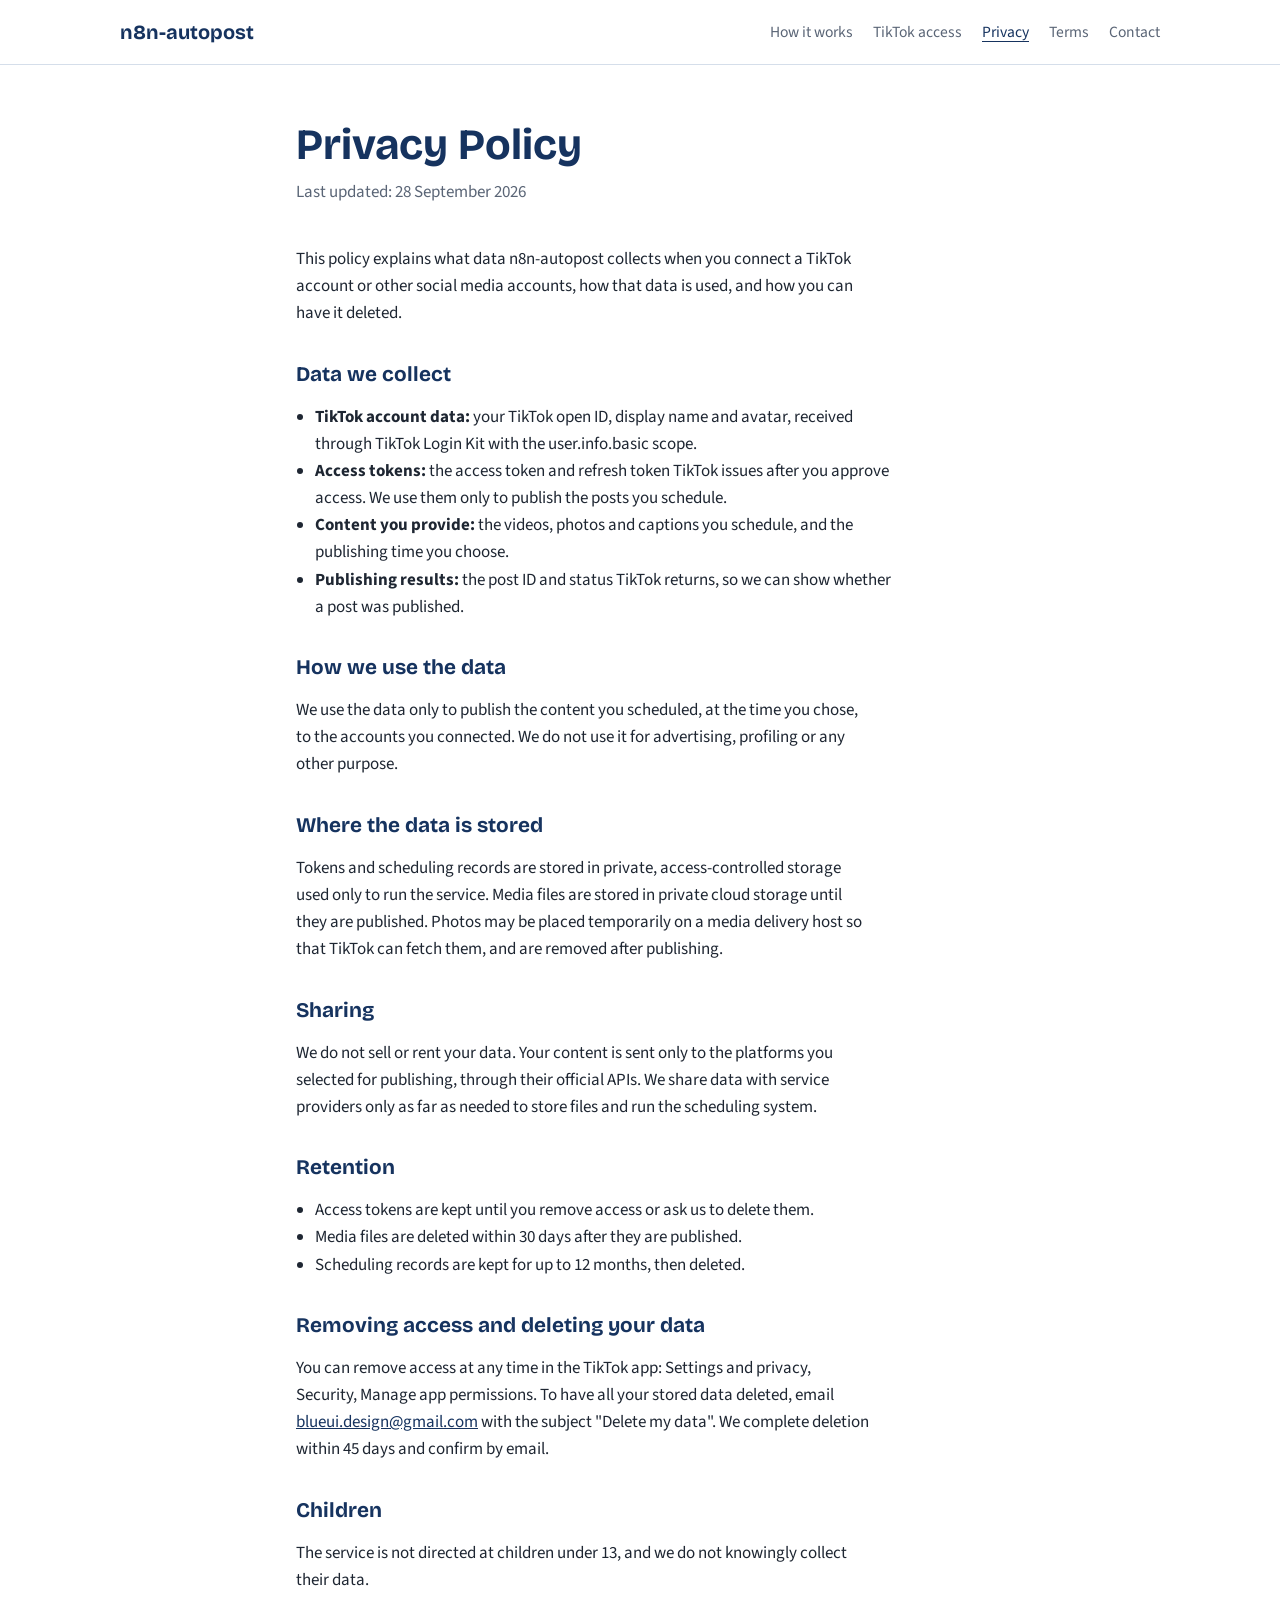
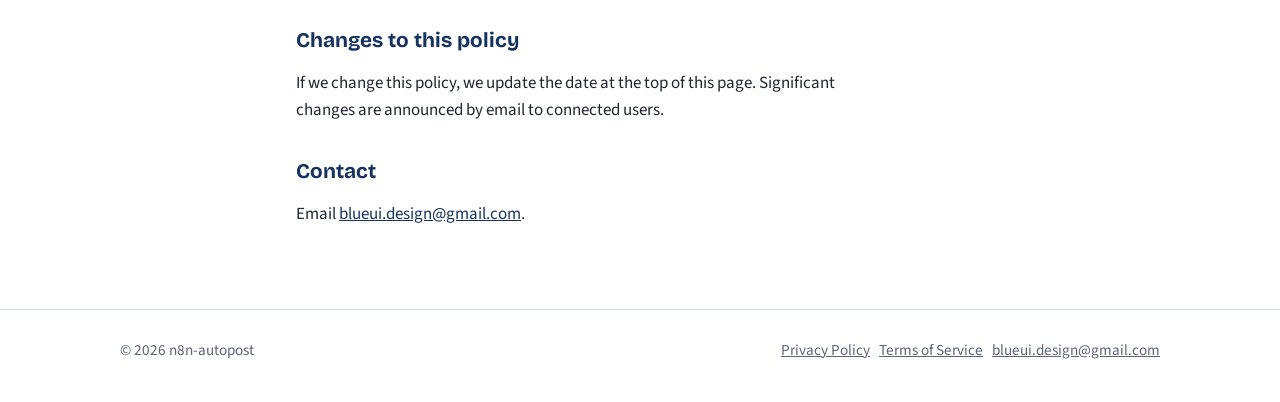
==== privacy.html @ c17808a0 "Add files via upload" ====
<!doctype html>
<html lang="en"><head>
<meta charset="utf-8"><meta name="viewport" content="width=device-width, initial-scale=1">
<link rel="preconnect" href="https://fonts.googleapis.com"><link rel="preconnect" href="https://fonts.gstatic.com" crossorigin>
<link href="https://fonts.googleapis.com/css2?family=Bricolage+Grotesque:wght@600;700&family=Source+Sans+3:wght@400;600&display=swap" rel="stylesheet">
<link rel="stylesheet" href="style.css">
<title>Privacy Policy · n8n-autopost</title>
</head><body>
<header class="top"><div class="wrap">
<a class="brand" href="./">n8n-autopost</a>
<nav class="nav" aria-label="Main">
<a href="./#how">How it works</a><a href="./#tiktok">TikTok access</a><a href="privacy.html" aria-current="page">Privacy</a><a href="terms.html">Terms</a><a href="./#contact">Contact</a>
</nav></div></header>
<main class="doc"><div class="wrap">
<h1>Privacy Policy</h1>
<p class="updated">Last updated: 28 September 2026</p>

<p>This policy explains what data n8n-autopost collects when you connect a TikTok account or other social media accounts, how that data is used, and how you can have it deleted.</p>

<h2>Data we collect</h2>
<ul>
  <li><strong>TikTok account data:</strong> your TikTok open ID, display name and avatar, received through TikTok Login Kit with the user.info.basic scope.</li>
  <li><strong>Access tokens:</strong> the access token and refresh token TikTok issues after you approve access. We use them only to publish the posts you schedule.</li>
  <li><strong>Content you provide:</strong> the videos, photos and captions you schedule, and the publishing time you choose.</li>
  <li><strong>Publishing results:</strong> the post ID and status TikTok returns, so we can show whether a post was published.</li>
</ul>

<h2>How we use the data</h2>
<p>We use the data only to publish the content you scheduled, at the time you chose, to the accounts you connected. We do not use it for advertising, profiling or any other purpose.</p>

<h2>Where the data is stored</h2>
<p>Tokens and scheduling records are stored in private, access-controlled storage used only to run the service. Media files are stored in private cloud storage until they are published. Photos may be placed temporarily on a media delivery host so that TikTok can fetch them, and are removed after publishing.</p>

<h2>Sharing</h2>
<p>We do not sell or rent your data. Your content is sent only to the platforms you selected for publishing, through their official APIs. We share data with service providers only as far as needed to store files and run the scheduling system.</p>

<h2>Retention</h2>
<ul>
  <li>Access tokens are kept until you remove access or ask us to delete them.</li>
  <li>Media files are deleted within 30 days after they are published.</li>
  <li>Scheduling records are kept for up to 12 months, then deleted.</li>
</ul>

<h2>Removing access and deleting your data</h2>
<p>You can remove access at any time in the TikTok app: Settings and privacy, Security, Manage app permissions. To have all your stored data deleted, email <a href="mailto:blueui.design@gmail.com">blueui.design@gmail.com</a> with the subject "Delete my data". We complete deletion within 45 days and confirm by email.</p>

<h2>Children</h2>
<p>The service is not directed at children under 13, and we do not knowingly collect their data.</p>

<h2>Changes to this policy</h2>
<p>If we change this policy, we update the date at the top of this page. Significant changes are announced by email to connected users.</p>

<h2>Contact</h2>
<p>Email <a href="mailto:blueui.design@gmail.com">blueui.design@gmail.com</a>.</p>
</div></main>
<footer><div class="wrap">
<span>© 2026 n8n-autopost</span>
<span><a href="privacy.html">Privacy Policy</a> &nbsp; <a href="terms.html">Terms of Service</a> &nbsp; <a href="mailto:blueui.design@gmail.com">blueui.design@gmail.com</a></span>
</div></footer>
</body></html>
---- style.css ----
:root{
  --ink:#16335F;      /* xanh muc: tieu de, nut */
  --sky:#E9F0FA;      /* xanh nhat: nen khoi */
  --paper:#FFFFFF;
  --text:#1E2632;
  --muted:#5A6576;
  --line:#D5DEEA;
  --mark:#F2BE3A;     /* vang: danh dau "da len lich" */
  --max:68rem;
}
*{box-sizing:border-box}
html{-webkit-text-size-adjust:100%}
body{margin:0;background:var(--paper);color:var(--text);
  font-family:"Source Sans 3",system-ui,-apple-system,"Segoe UI",Roboto,sans-serif;
  font-size:1.0625rem;line-height:1.6}
a{color:var(--ink)}
a:focus-visible,button:focus-visible{outline:3px solid var(--mark);outline-offset:2px;border-radius:2px}
h1,h2,h3{font-family:"Bricolage Grotesque","Source Sans 3",system-ui,sans-serif;color:var(--ink);line-height:1.15;margin:0}
.wrap{max-width:var(--max);margin:0 auto;padding:0 1.5rem}

/* Dau trang */
.top{border-bottom:1px solid var(--line)}
.top .wrap{display:flex;align-items:center;justify-content:space-between;gap:1rem;padding-top:1rem;padding-bottom:1rem;flex-wrap:wrap}
.brand{font-family:"Bricolage Grotesque",sans-serif;font-weight:700;font-size:1.25rem;color:var(--ink);text-decoration:none}
.nav{display:flex;gap:1.25rem;flex-wrap:wrap}
.nav a{text-decoration:none;color:var(--muted);font-size:.975rem}
.nav a:hover,.nav a[aria-current="page"]{color:var(--ink);text-decoration:underline;text-underline-offset:4px}

/* Hero */
.hero .wrap{display:grid;grid-template-columns:1.1fr .9fr;gap:3rem;align-items:center;padding-top:4.5rem;padding-bottom:4.5rem}
.hero h1{font-size:clamp(2.2rem,5vw,3.4rem);font-weight:700;letter-spacing:-.01em;max-width:16ch}
.hero p{color:var(--muted);font-size:1.15rem;max-width:36rem;margin:1.25rem 0 0}
.btn{display:inline-block;margin-top:2rem;background:var(--ink);color:#fff;text-decoration:none;
  padding:.8rem 1.35rem;border-radius:6px;font-weight:600}
.btn:hover{background:#0F2647}

/* Lich dang: phan dang nho cua trang */
.day{background:var(--sky);border-radius:14px;padding:1.5rem 1.5rem 1.25rem}
.day-head{display:flex;justify-content:space-between;align-items:baseline;margin-bottom:1rem}
.day-head strong{font-family:"Bricolage Grotesque",sans-serif;color:var(--ink);font-size:1.1rem}
.day-head span{color:var(--muted);font-size:.95rem}
.slot{display:grid;grid-template-columns:4.2rem 1fr;gap:1rem;padding:.85rem 0;border-top:1px solid var(--line)}
.slot time{font-family:"Bricolage Grotesque",sans-serif;font-size:1.35rem;font-weight:600;color:var(--ink)}
.slot .what{font-weight:600}
.slot .state{color:var(--muted);font-size:.95rem}
.slot.next .state::before{content:"";display:inline-block;width:.6rem;height:.6rem;border-radius:50%;
  background:var(--mark);margin-right:.45rem;vertical-align:.05em}

/* Noi dung */
section.block{padding:3.5rem 0;border-top:1px solid var(--line)}
section.block h2{font-size:clamp(1.6rem,3vw,2.1rem);margin-bottom:1.5rem}
.steps{list-style:none;padding:0;margin:0;display:grid;grid-template-columns:repeat(3,1fr);gap:2rem;counter-reset:s}
.steps li{counter-increment:s}
.steps li::before{content:counter(s);display:block;font-family:"Bricolage Grotesque",sans-serif;
  font-size:2.4rem;font-weight:700;color:var(--mark);line-height:1;margin-bottom:.5rem}
.steps h3{font-size:1.2rem;margin-bottom:.35rem}
.steps p{margin:0;color:var(--muted)}
.two{display:grid;grid-template-columns:1fr 1fr;gap:2.5rem}
.two h3{font-size:1.15rem;margin-bottom:.5rem}
.two ul{margin:0;padding-left:1.1rem}
.two li{margin:.35rem 0}
.note{color:var(--muted);max-width:44rem}

/* Trang van ban */
.doc .wrap{max-width:46rem;padding-top:3.5rem;padding-bottom:4rem}
.doc h1{font-size:clamp(2rem,4vw,2.7rem);margin-bottom:.5rem}
.doc .updated{color:var(--muted);margin:0 0 2.5rem}
.doc h2{font-size:1.3rem;margin:2.2rem 0 .6rem}
.doc p,.doc li{max-width:72ch}
.doc ul{padding-left:1.2rem}

/* Chan trang */
footer{border-top:1px solid var(--line);color:var(--muted);font-size:.95rem}
footer .wrap{display:flex;justify-content:space-between;gap:1rem;flex-wrap:wrap;padding-top:1.75rem;padding-bottom:2.5rem}
footer a{color:var(--muted)}

@media (max-width:820px){
  .hero .wrap{grid-template-columns:1fr;padding-top:3rem;padding-bottom:3rem;gap:2.25rem}
  .steps,.two{grid-template-columns:1fr}
}
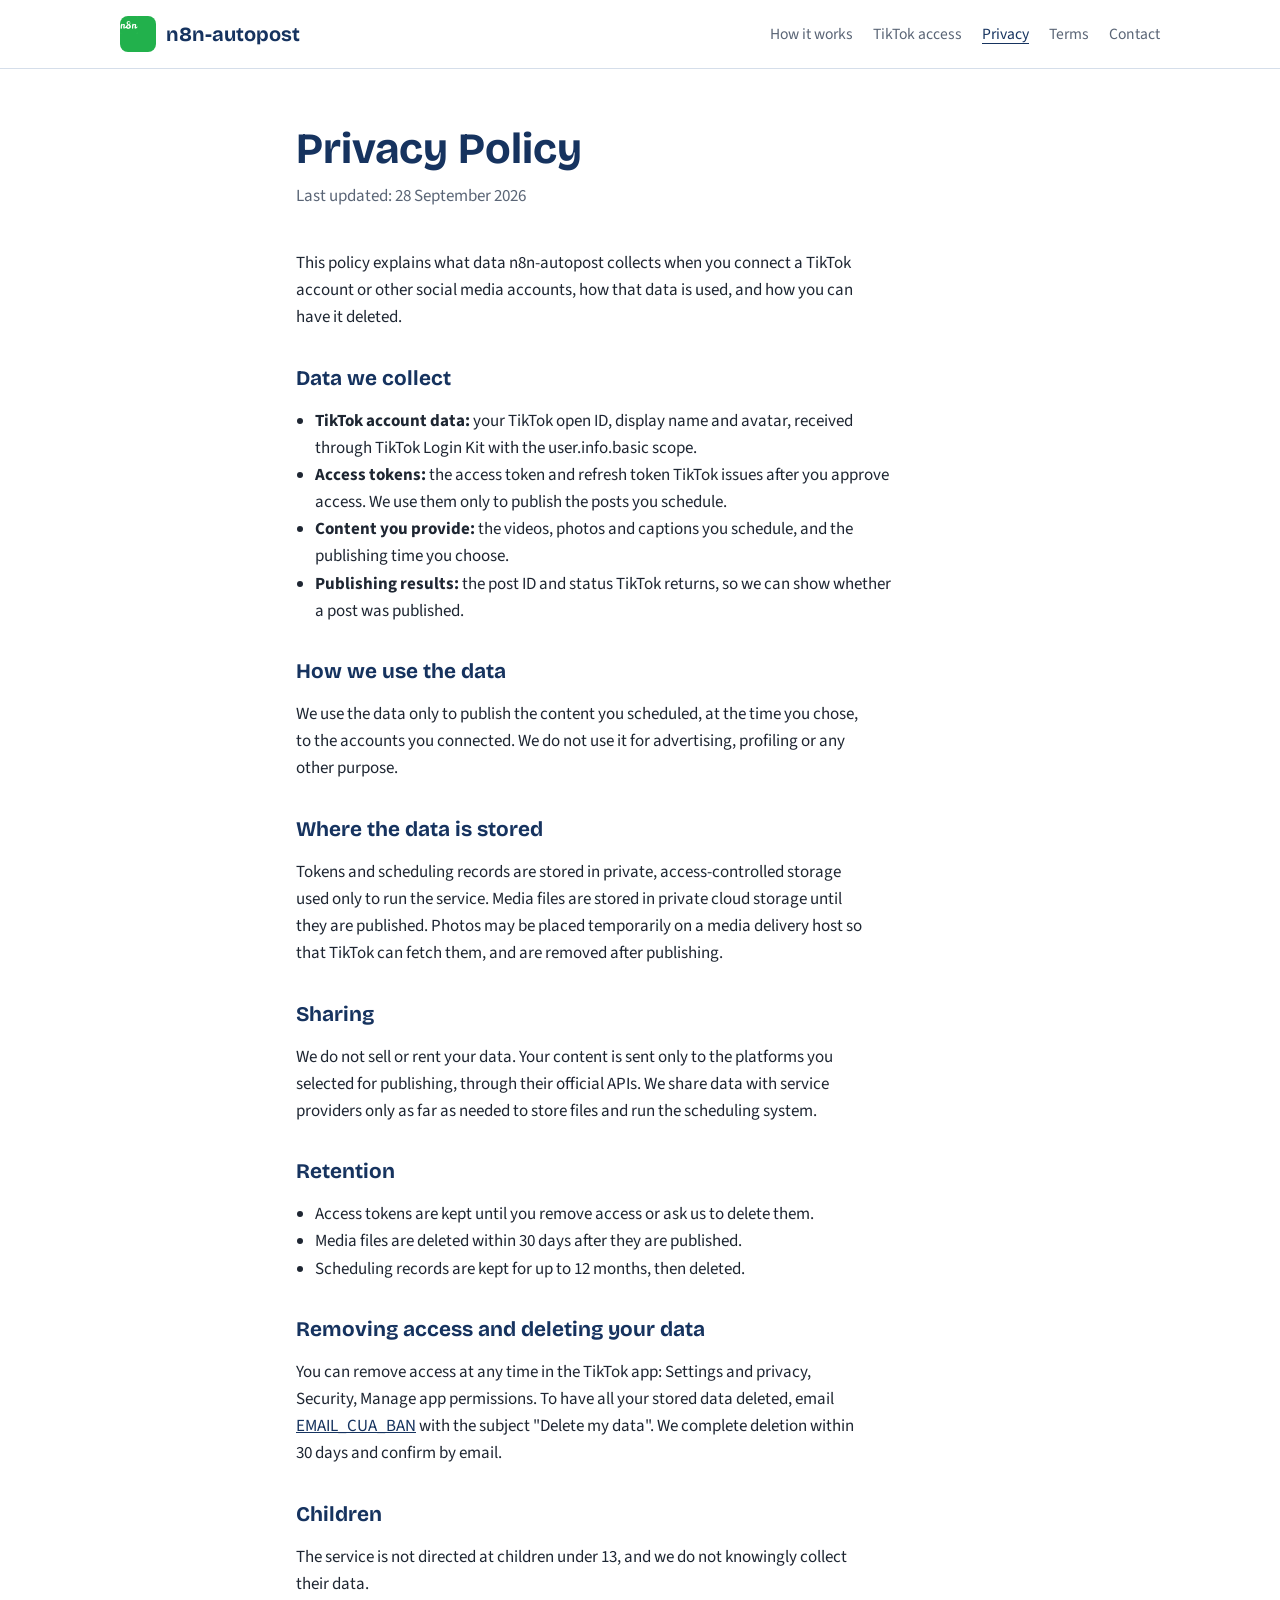
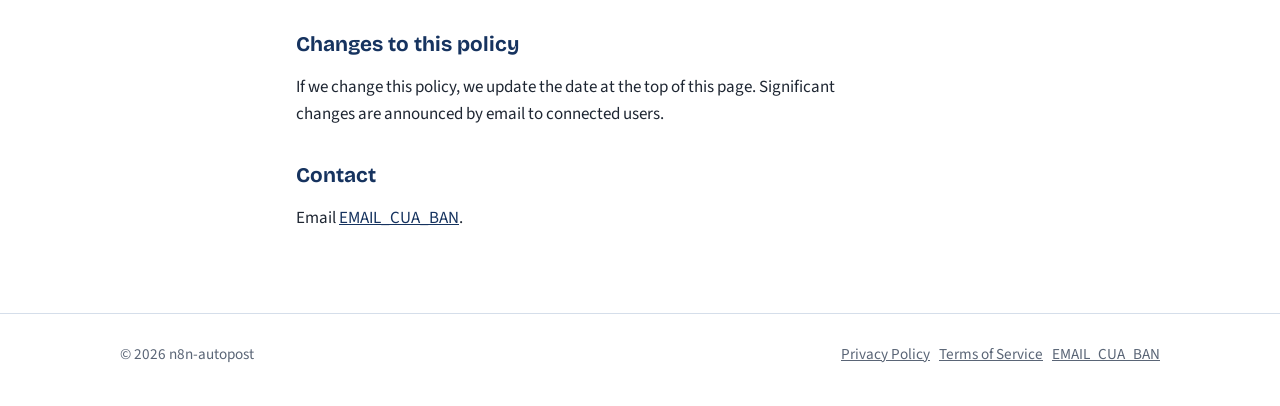
==== commit 182c9371: "Add files via upload" ====
--- a/privacy.html
+++ b/privacy.html
@@ -4,10 +4,12 @@
 <link rel="preconnect" href="https://fonts.googleapis.com"><link rel="preconnect" href="https://fonts.gstatic.com" crossorigin>
 <link href="https://fonts.googleapis.com/css2?family=Bricolage+Grotesque:wght@600;700&family=Source+Sans+3:wght@400;600&display=swap" rel="stylesheet">
 <link rel="stylesheet" href="style.css">
+<link rel="icon" type="image/png" href="icon.png">
+<link rel="apple-touch-icon" href="icon.png">
 <title>Privacy Policy · n8n-autopost</title>
 </head><body>
 <header class="top"><div class="wrap">
-<a class="brand" href="./">n8n-autopost</a>
+<a class="brand" href="./"><img src="icon.png" alt="" class="brand-icon">n8n-autopost</a>
 <nav class="nav" aria-label="Main">
 <a href="./#how">How it works</a><a href="./#tiktok">TikTok access</a><a href="privacy.html" aria-current="page">Privacy</a><a href="terms.html">Terms</a><a href="./#contact">Contact</a>
 </nav></div></header>
@@ -42,7 +44,7 @@
 </ul>
 
 <h2>Removing access and deleting your data</h2>
-<p>You can remove access at any time in the TikTok app: Settings and privacy, Security, Manage app permissions. To have all your stored data deleted, email <a href="mailto:blueui.design@gmail.com">blueui.design@gmail.com</a> with the subject "Delete my data". We complete deletion within 45 days and confirm by email.</p>
+<p>You can remove access at any time in the TikTok app: Settings and privacy, Security, Manage app permissions. To have all your stored data deleted, email <a href="mailto:EMAIL_CUA_BAN">EMAIL_CUA_BAN</a> with the subject "Delete my data". We complete deletion within 30 days and confirm by email.</p>
 
 <h2>Children</h2>
 <p>The service is not directed at children under 13, and we do not knowingly collect their data.</p>
@@ -51,10 +53,10 @@
 <p>If we change this policy, we update the date at the top of this page. Significant changes are announced by email to connected users.</p>
 
 <h2>Contact</h2>
-<p>Email <a href="mailto:blueui.design@gmail.com">blueui.design@gmail.com</a>.</p>
+<p>Email <a href="mailto:EMAIL_CUA_BAN">EMAIL_CUA_BAN</a>.</p>
 </div></main>
 <footer><div class="wrap">
 <span>© 2026 n8n-autopost</span>
-<span><a href="privacy.html">Privacy Policy</a> &nbsp; <a href="terms.html">Terms of Service</a> &nbsp; <a href="mailto:blueui.design@gmail.com">blueui.design@gmail.com</a></span>
+<span><a href="privacy.html">Privacy Policy</a> &nbsp; <a href="terms.html">Terms of Service</a> &nbsp; <a href="mailto:EMAIL_CUA_BAN">EMAIL_CUA_BAN</a></span>
 </div></footer>
 </body></html>
--- a/style.css
+++ b/style.css
@@ -21,7 +21,8 @@
 /* Dau trang */
 .top{border-bottom:1px solid var(--line)}
 .top .wrap{display:flex;align-items:center;justify-content:space-between;gap:1rem;padding-top:1rem;padding-bottom:1rem;flex-wrap:wrap}
-.brand{font-family:"Bricolage Grotesque",sans-serif;font-weight:700;font-size:1.25rem;color:var(--ink);text-decoration:none}
+.brand{display:inline-flex;align-items:center;gap:.6rem;font-family:"Bricolage Grotesque",sans-serif;font-weight:700;font-size:1.25rem;color:var(--ink);text-decoration:none}
+.brand-icon{width:36px;height:36px;border-radius:8px;display:block}
 .nav{display:flex;gap:1.25rem;flex-wrap:wrap}
 .nav a{text-decoration:none;color:var(--muted);font-size:.975rem}
 .nav a:hover,.nav a[aria-current="page"]{color:var(--ink);text-decoration:underline;text-underline-offset:4px}
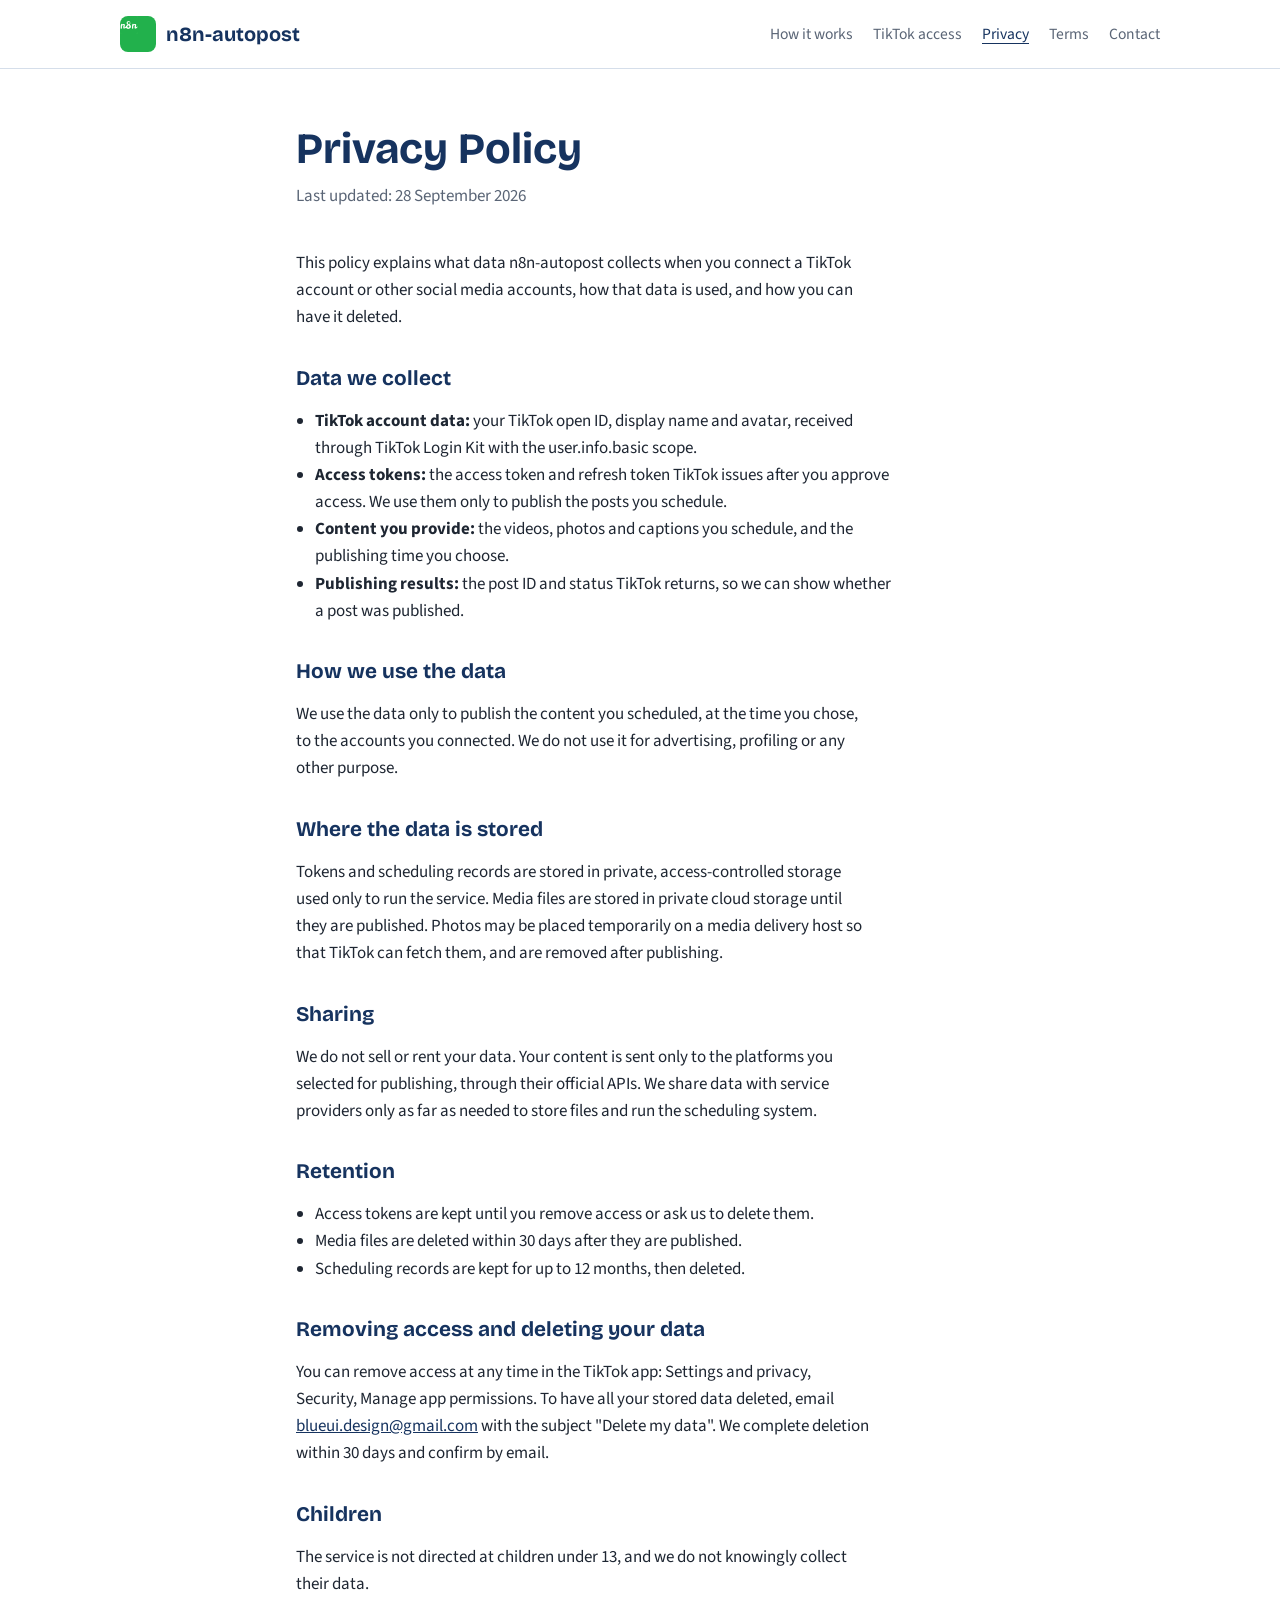
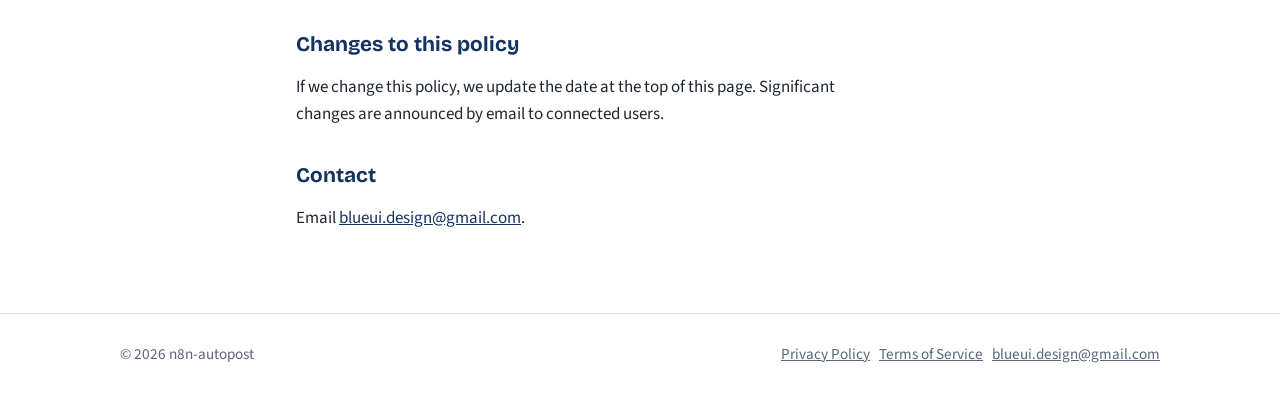
==== commit 0b244644: "Update privacy.html" ====
--- a/privacy.html
+++ b/privacy.html
@@ -44,7 +44,7 @@
 </ul>
 
 <h2>Removing access and deleting your data</h2>
-<p>You can remove access at any time in the TikTok app: Settings and privacy, Security, Manage app permissions. To have all your stored data deleted, email <a href="mailto:EMAIL_CUA_BAN">EMAIL_CUA_BAN</a> with the subject "Delete my data". We complete deletion within 30 days and confirm by email.</p>
+<p>You can remove access at any time in the TikTok app: Settings and privacy, Security, Manage app permissions. To have all your stored data deleted, email <a href="mailto:blueui.design@gmail.com">blueui.design@gmail.com</a> with the subject "Delete my data". We complete deletion within 30 days and confirm by email.</p>
 
 <h2>Children</h2>
 <p>The service is not directed at children under 13, and we do not knowingly collect their data.</p>
@@ -53,10 +53,10 @@
 <p>If we change this policy, we update the date at the top of this page. Significant changes are announced by email to connected users.</p>
 
 <h2>Contact</h2>
-<p>Email <a href="mailto:EMAIL_CUA_BAN">EMAIL_CUA_BAN</a>.</p>
+<p>Email <a href="mailto:blueui.design@gmail.com">blueui.design@gmail.com</a>.</p>
 </div></main>
 <footer><div class="wrap">
 <span>© 2026 n8n-autopost</span>
-<span><a href="privacy.html">Privacy Policy</a> &nbsp; <a href="terms.html">Terms of Service</a> &nbsp; <a href="mailto:EMAIL_CUA_BAN">EMAIL_CUA_BAN</a></span>
+<span><a href="privacy.html">Privacy Policy</a> &nbsp; <a href="terms.html">Terms of Service</a> &nbsp; <a href="mailto:blueui.design@gmail.com">blueui.design@gmail.com</a></span>
 </div></footer>
 </body></html>
